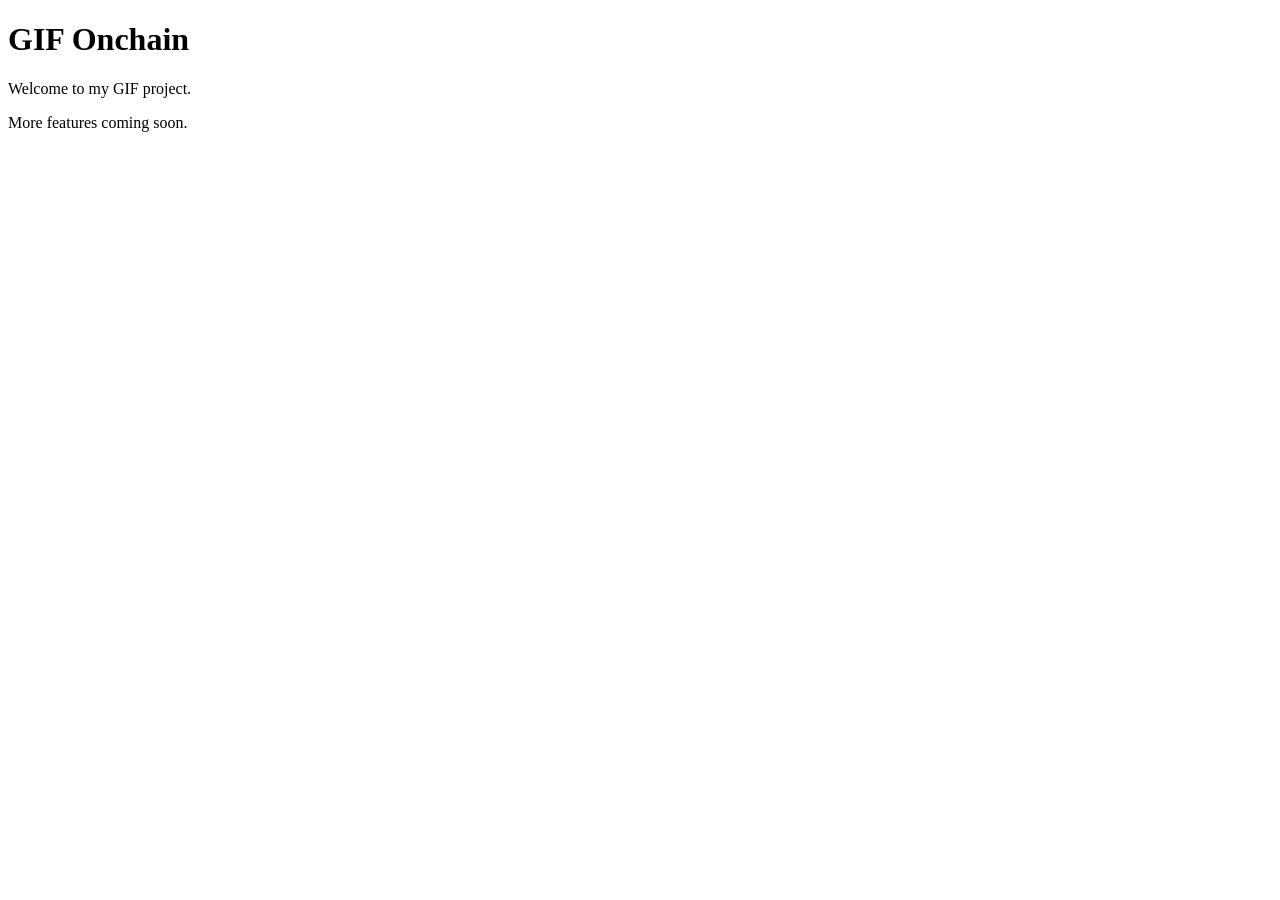
==== index.html @ 83517a23 "Add initial HTML structure for GIF Onchain project" ====
<!DOCTYPE html>
<html lang="en">
<head>
    <meta charset="UTF-8">
    <meta name="viewport" content="width=device-width, initial-scale=1.0">
    <title>GIF Onchain</title>
</head>

<body>

    <h1>GIF Onchain</h1>

    <p>Welcome to my GIF project.</p>

    <p>More features coming soon.</p>

</body>
</html>
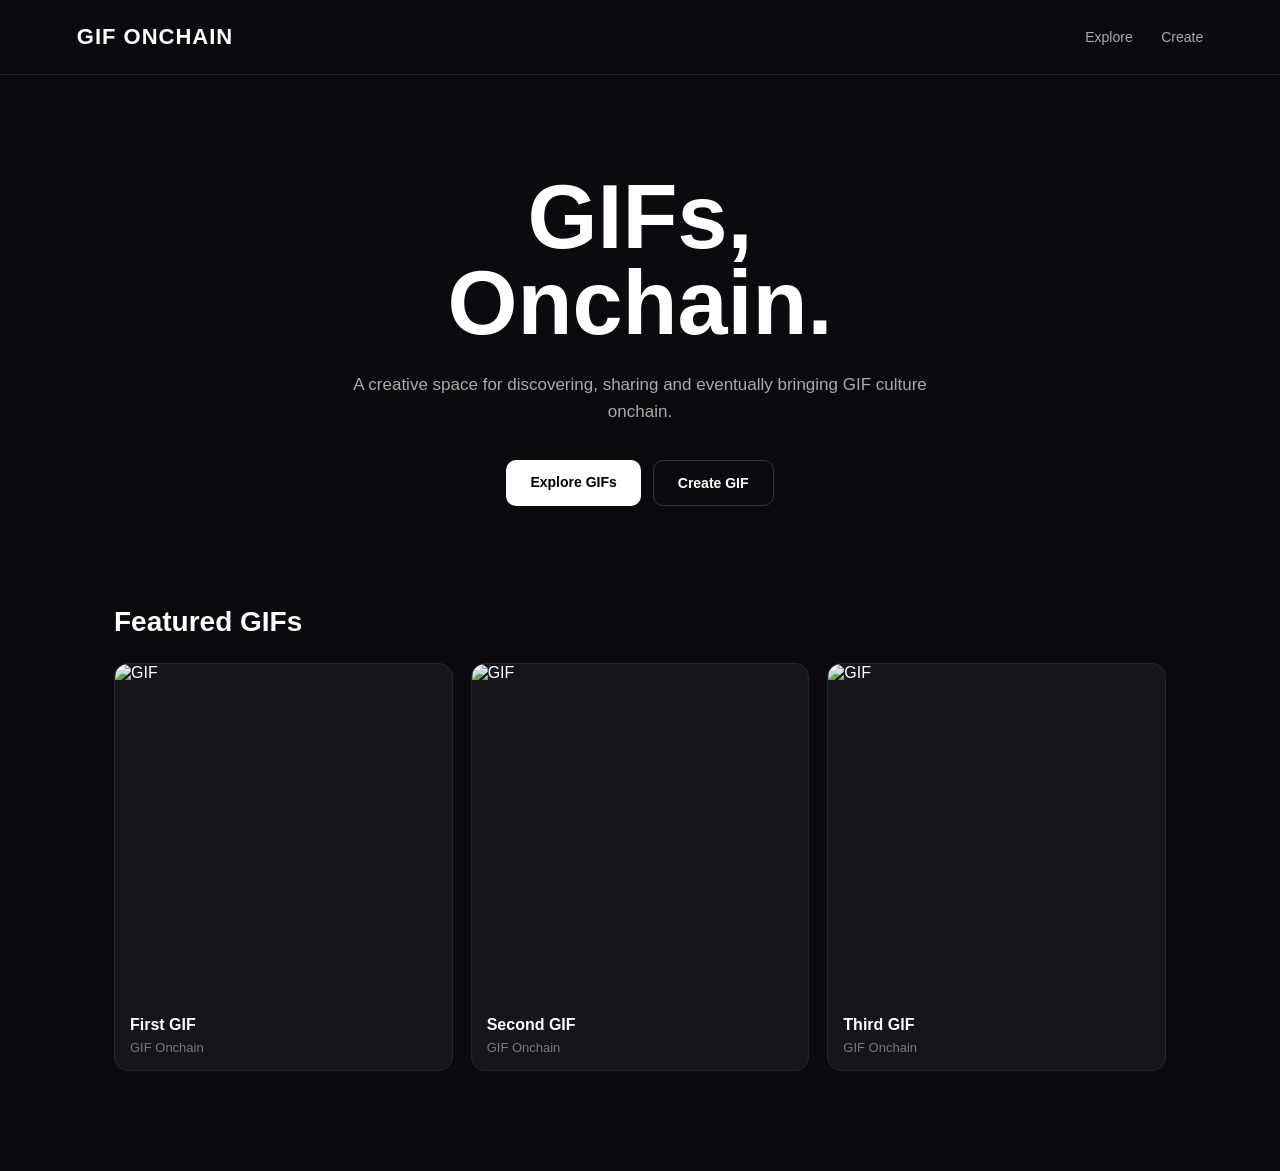
==== commit 67a971a3: "Revamp index.html structure and content" ====
--- a/index.html
+++ b/index.html
@@ -1,18 +1,136 @@
 <!DOCTYPE html>
 <html lang="en">
+
 <head>
     <meta charset="UTF-8">
     <meta name="viewport" content="width=device-width, initial-scale=1.0">
+
     <title>GIF Onchain</title>
+
+    <link rel="stylesheet" href="style.css">
 </head>
 
 <body>
 
-    <h1>GIF Onchain</h1>
+<header>
 
-    <p>Welcome to my GIF project.</p>
+    <div class="logo">
+        GIF ONCHAIN
+    </div>
 
-    <p>More features coming soon.</p>
+    <nav>
+        <a href="#">Explore</a>
+        <a href="#">Create</a>
+    </nav>
+
+</header>
+
+
+<section class="hero">
+
+    <h1>
+        GIFs,<br>
+        Onchain.
+    </h1>
+
+    <p>
+        A creative space for discovering,
+        sharing and eventually bringing GIF culture
+        onchain.
+    </p>
+
+    <div class="buttons">
+
+        <a href="#gallery" class="btn btn-primary">
+            Explore GIFs
+        </a>
+
+        <a href="#" class="btn btn-secondary">
+            Create GIF
+        </a>
+
+    </div>
+
+</section>
+
+
+<section class="gallery" id="gallery">
+
+    <h2>
+        Featured GIFs
+    </h2>
+
+    <div class="grid">
+
+        <div class="card">
+
+            <img
+                src="https://media.giphy.com/media/ICOgUNjpvO0PC/giphy.gif"
+                alt="GIF"
+            >
+
+            <div class="card-info">
+
+                <h3>
+                    First GIF
+                </h3>
+
+                <p>
+                    GIF Onchain
+                </p>
+
+            </div>
+
+        </div>
+
+
+        <div class="card">
+
+            <img
+                src="https://media.giphy.com/media/3oEjI6SIIHBdRxXI40/giphy.gif"
+                alt="GIF"
+            >
+
+            <div class="card-info">
+
+                <h3>
+                    Second GIF
+                </h3>
+
+                <p>
+                    GIF Onchain
+                </p>
+
+            </div>
+
+        </div>
+
+
+        <div class="card">
+
+            <img
+                src="https://media.giphy.com/media/l0MYt5jPR6QX5pnqM/giphy.gif"
+                alt="GIF"
+            >
+
+            <div class="card-info">
+
+                <h3>
+                    Third GIF
+                </h3>
+
+                <p>
+                    GIF Onchain
+                </p>
+
+            </div>
+
+        </div>
+
+    </div>
+
+</section>
+
 
 </body>
 </html>
--- a/style.css
+++ b/style.css
@@ -0,0 +1,148 @@
+* {
+    box-sizing: border-box;
+    margin: 0;
+    padding: 0;
+}
+
+body {
+    font-family: Arial, sans-serif;
+    background: #0b0b0f;
+    color: #ffffff;
+    min-height: 100vh;
+}
+
+header {
+    width: 100%;
+    padding: 24px 6%;
+    display: flex;
+    justify-content: space-between;
+    align-items: center;
+    border-bottom: 1px solid #22222a;
+}
+
+.logo {
+    font-size: 22px;
+    font-weight: 800;
+    letter-spacing: 1px;
+}
+
+nav a {
+    color: #aaa;
+    text-decoration: none;
+    margin-left: 24px;
+    font-size: 14px;
+}
+
+nav a:hover {
+    color: #fff;
+}
+
+.hero {
+    max-width: 1000px;
+    margin: 100px auto;
+    padding: 0 24px;
+    text-align: center;
+}
+
+.hero h1 {
+    font-size: clamp(45px, 8vw, 90px);
+    line-height: 0.95;
+    margin-bottom: 25px;
+}
+
+.hero p {
+    max-width: 600px;
+    margin: 0 auto 35px;
+    color: #aaa;
+    font-size: 17px;
+    line-height: 1.6;
+}
+
+.buttons {
+    display: flex;
+    justify-content: center;
+    gap: 12px;
+    flex-wrap: wrap;
+}
+
+.btn {
+    display: inline-block;
+    padding: 14px 24px;
+    border-radius: 10px;
+    text-decoration: none;
+    font-weight: 700;
+    font-size: 14px;
+}
+
+.btn-primary {
+    background: #ffffff;
+    color: #000000;
+}
+
+.btn-secondary {
+    border: 1px solid #33333d;
+    color: #ffffff;
+}
+
+.gallery {
+    max-width: 1100px;
+    margin: 0 auto 100px;
+    padding: 0 24px;
+}
+
+.gallery h2 {
+    margin-bottom: 25px;
+    font-size: 28px;
+}
+
+.grid {
+    display: grid;
+    grid-template-columns: repeat(3, 1fr);
+    gap: 18px;
+}
+
+.card {
+    background: #15151b;
+    border: 1px solid #25252d;
+    border-radius: 14px;
+    overflow: hidden;
+}
+
+.card img {
+    width: 100%;
+    display: block;
+    aspect-ratio: 1 / 1;
+    object-fit: cover;
+}
+
+.card-info {
+    padding: 15px;
+}
+
+.card-info h3 {
+    font-size: 16px;
+    margin-bottom: 6px;
+}
+
+.card-info p {
+    color: #777;
+    font-size: 13px;
+}
+
+@media (max-width: 700px) {
+    header {
+        padding: 20px;
+    }
+
+    nav a {
+        margin-left: 12px;
+    }
+
+    .hero {
+        margin: 70px auto;
+    }
+
+    .grid {
+        grid-template-columns: 1fr;
+    }
+}
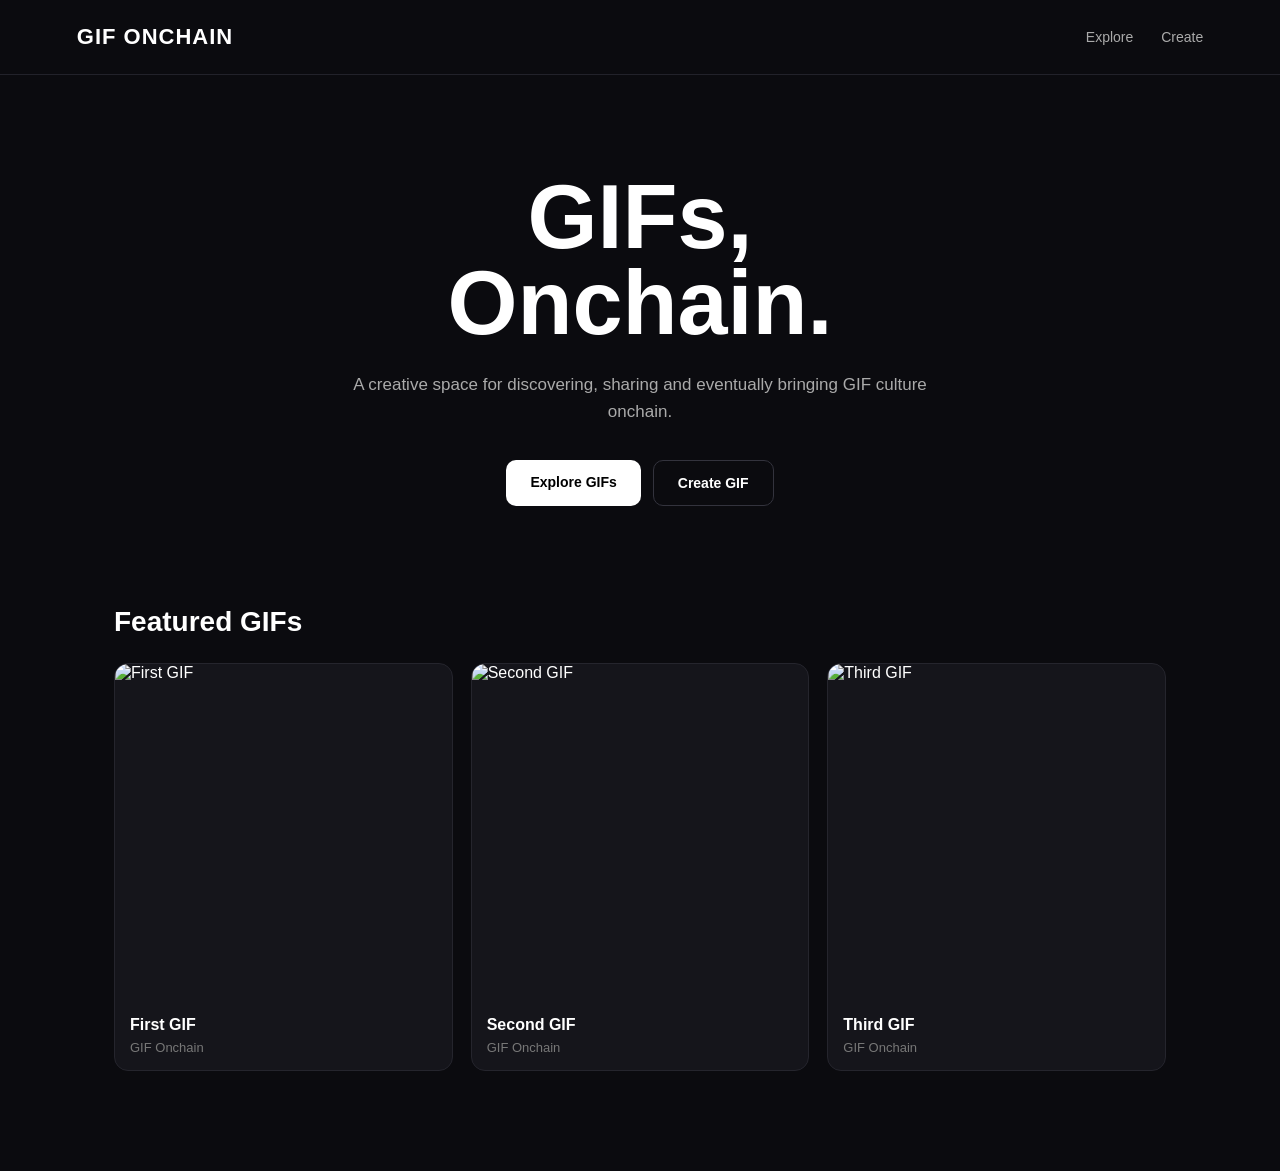
==== commit 5502f9b7: "Refactor index.html for better accessibility and structure Updated alt attributes for GIF images and" ====
--- a/index.html
+++ b/index.html
@@ -2,15 +2,23 @@
 <html lang="en">
 
 <head>
+
     <meta charset="UTF-8">
-    <meta name="viewport" content="width=device-width, initial-scale=1.0">
+
+    <meta
+        name="viewport"
+        content="width=device-width, initial-scale=1.0"
+    >
 
     <title>GIF Onchain</title>
 
     <link rel="stylesheet" href="style.css">
+
 </head>
 
+
 <body>
+
 
 <header>
 
@@ -18,34 +26,53 @@
         GIF ONCHAIN
     </div>
 
+
     <nav>
-        <a href="#">Explore</a>
-        <a href="#">Create</a>
+
+        <a href="index.html">
+            Explore
+        </a>
+
+        <a href="create.html">
+            Create
+        </a>
+
     </nav>
 
 </header>
 
 
+
 <section class="hero">
 
     <h1>
-        GIFs,<br>
+        GIFs,
+        <br>
         Onchain.
     </h1>
 
+
     <p>
         A creative space for discovering,
-        sharing and eventually bringing GIF culture
-        onchain.
+        sharing and eventually bringing
+        GIF culture onchain.
     </p>
+
 
     <div class="buttons">
 
-        <a href="#gallery" class="btn btn-primary">
+        <a
+            href="#gallery"
+            class="btn btn-primary"
+        >
             Explore GIFs
         </a>
 
-        <a href="#" class="btn btn-secondary">
+
+        <a
+            href="create.html"
+            class="btn btn-secondary"
+        >
             Create GIF
         </a>
 
@@ -54,19 +81,25 @@
 </section>
 
 
-<section class="gallery" id="gallery">
+
+<section
+    class="gallery"
+    id="gallery"
+>
 
     <h2>
         Featured GIFs
     </h2>
 
+
     <div class="grid">
+
 
         <div class="card">
 
             <img
                 src="https://media.giphy.com/media/ICOgUNjpvO0PC/giphy.gif"
-                alt="GIF"
+                alt="First GIF"
             >
 
             <div class="card-info">
@@ -84,11 +117,12 @@
         </div>
 
 
+
         <div class="card">
 
             <img
                 src="https://media.giphy.com/media/3oEjI6SIIHBdRxXI40/giphy.gif"
-                alt="GIF"
+                alt="Second GIF"
             >
 
             <div class="card-info">
@@ -106,11 +140,12 @@
         </div>
 
 
+
         <div class="card">
 
             <img
                 src="https://media.giphy.com/media/l0MYt5jPR6QX5pnqM/giphy.gif"
-                alt="GIF"
+                alt="Third GIF"
             >
 
             <div class="card-info">
@@ -127,10 +162,12 @@
 
         </div>
 
+
     </div>
 
 </section>
 
 
 </body>
+
 </html>
--- a/style.css
+++ b/style.css
@@ -146,3 +146,125 @@
         grid-template-columns: 1fr;
     }
 }
+
+/* CREATE PAGE */
+
+.create-page {
+    min-height: calc(100vh - 80px);
+    padding: 80px 24px;
+}
+
+.create-container {
+    max-width: 650px;
+    margin: 0 auto;
+}
+
+.create-container h1 {
+    font-size: 48px;
+    margin-bottom: 12px;
+}
+
+.create-description {
+    color: #999;
+    margin-bottom: 40px;
+    line-height: 1.6;
+}
+
+.upload-box {
+    border: 1px dashed #444;
+    border-radius: 16px;
+    padding: 45px 25px;
+    text-align: center;
+    margin-bottom: 30px;
+}
+
+.upload-button {
+    display: inline-block;
+    padding: 14px 24px;
+    background: #ffffff;
+    color: #000000;
+    border-radius: 10px;
+    font-weight: 700;
+    cursor: pointer;
+}
+
+.upload-button:hover {
+    opacity: 0.85;
+}
+
+#fileName {
+    margin-top: 15px;
+    color: #777;
+    font-size: 14px;
+}
+
+.preview-container {
+    display: none;
+    margin-bottom: 30px;
+    border-radius: 16px;
+    overflow: hidden;
+    border: 1px solid #25252d;
+}
+
+.preview-container img {
+    width: 100%;
+    display: block;
+}
+
+.form {
+    display: flex;
+    flex-direction: column;
+    gap: 12px;
+}
+
+.form label {
+    font-size: 14px;
+    font-weight: 700;
+    margin-top: 8px;
+}
+
+.form input,
+.form textarea {
+    width: 100%;
+    padding: 14px;
+    background: #15151b;
+    color: #ffffff;
+    border: 1px solid #30303a;
+    border-radius: 10px;
+    outline: none;
+    font-family: inherit;
+}
+
+.form textarea {
+    min-height: 120px;
+    resize: vertical;
+}
+
+.form input:focus,
+.form textarea:focus {
+    border-color: #ffffff;
+}
+
+.create-button {
+    margin-top: 15px;
+    padding: 15px;
+    border: none;
+    border-radius: 10px;
+    background: #ffffff;
+    color: #000000;
+    font-weight: 800;
+    cursor: pointer;
+}
+
+.create-button:hover {
+    opacity: 0.85;
+}
+
+.result {
+    margin-top: 20px;
+    padding: 15px;
+    border-radius: 10px;
+    background: #15151b;
+    color: #aaa;
+    display: none;
+}
